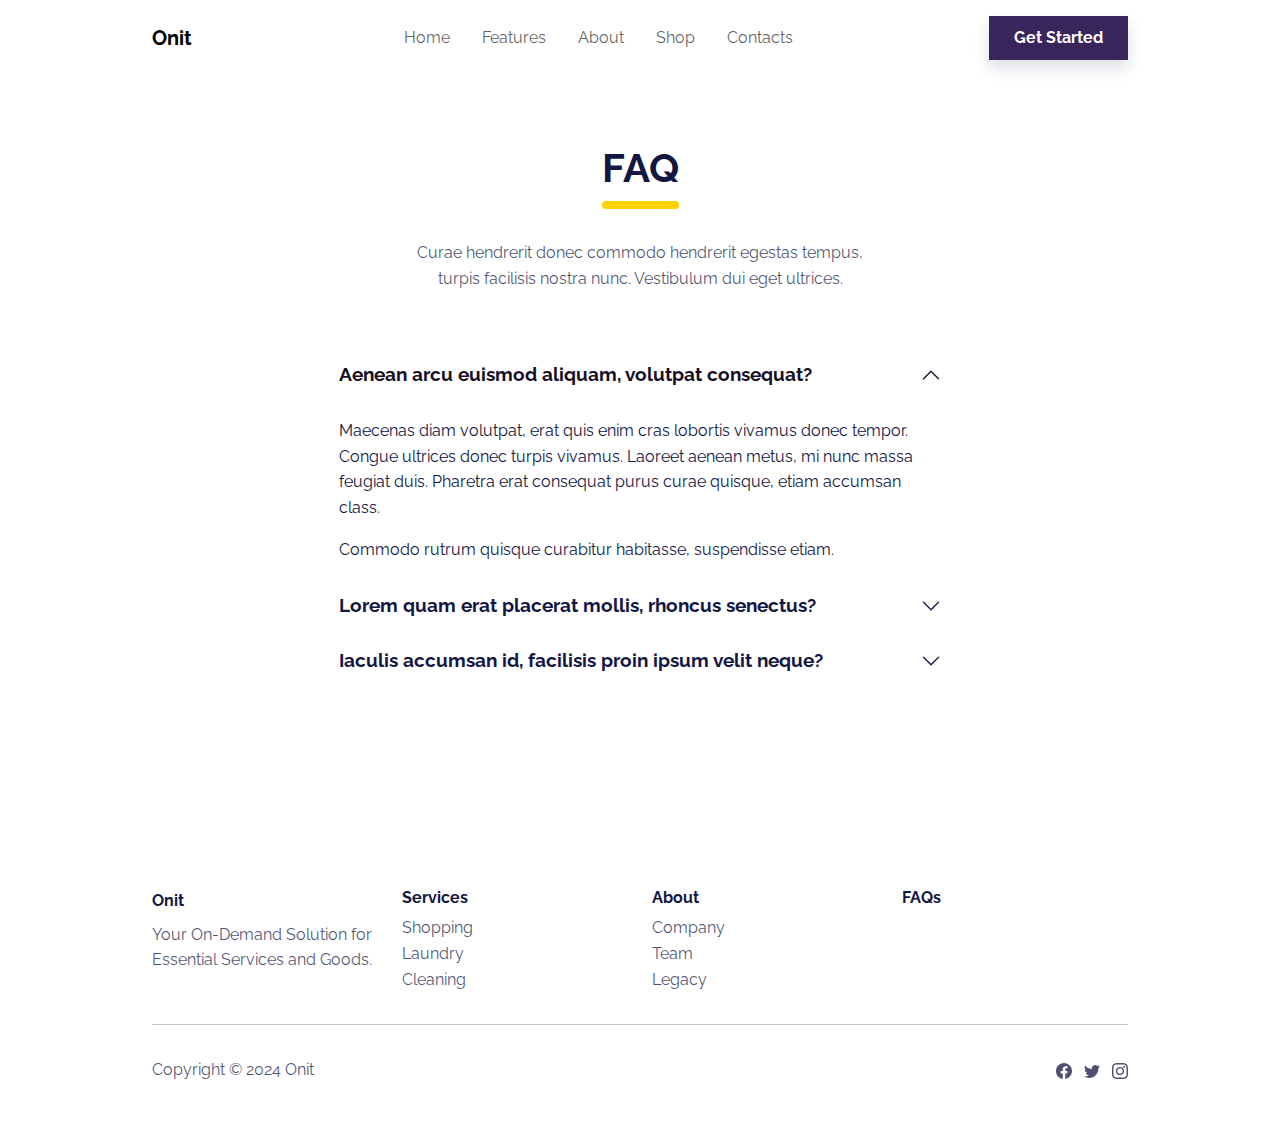
==== faq.html @ 5c060a4d "Initial commit" ====
<!DOCTYPE html>
<html data-bs-theme="light" lang="en">

<head>
    <meta charset="utf-8">
    <meta name="viewport" content="width=device-width, initial-scale=1.0, shrink-to-fit=no">
    <title>FAQ - Onit</title>
    <link rel="stylesheet" href="assets/bootstrap/css/bootstrap.min.css">
    <link rel="stylesheet" href="https://fonts.googleapis.com/css?family=Raleway:300italic,400italic,600italic,700italic,800italic,400,300,600,700,800&amp;display=swap">
    <link rel="stylesheet" href="assets/css/bs-theme-overrides.css">
</head>

<body>
    <nav class="navbar navbar-expand-md fixed-top navbar-shrink py-3 navbar-light" id="mainNav">
        <div class="container"><a class="navbar-brand d-flex align-items-center" href="/"><span>Onit</span></a><button data-bs-toggle="collapse" class="navbar-toggler" data-bs-target="#navcol-1"><span class="visually-hidden">Toggle navigation</span><span class="navbar-toggler-icon"></span></button>
            <div class="collapse navbar-collapse" id="navcol-1">
                <ul class="navbar-nav mx-auto">
                    <li class="nav-item"><a class="nav-link" href="index.html">Home</a></li>
                    <li class="nav-item"><a class="nav-link" href="features.html">Features</a></li>
                    <li class="nav-item"><a class="nav-link" href="integrations.html">About</a></li>
                    <li class="nav-item"><a class="nav-link" href="pricing.html">Shop</a></li>
                    <li class="nav-item"><a class="nav-link" href="contacts.html">Contacts</a></li>
                </ul><a class="btn btn-primary shadow" role="button" href="signup.html">Get Started</a>
            </div>
        </div>
    </nav>
    <section class="py-5 my-5">
        <div class="container py-5">
            <div class="row mb-2">
                <div class="col-md-8 col-xl-6 text-center mx-auto">
                    <h2 class="display-6 fw-bold mb-5"><span class="pb-3 underline">FAQ<br></span></h2>
                    <p class="text-muted mb-5">Curae hendrerit donec commodo hendrerit egestas tempus, turpis facilisis nostra nunc. Vestibulum dui eget ultrices.</p>
                </div>
            </div>
            <div class="row mb-2">
                <div class="col-md-8 mx-auto">
                    <div class="accordion text-muted" role="tablist" id="accordion-1">
                        <div class="accordion-item">
                            <h2 class="accordion-header" role="tab"><button class="accordion-button" type="button" data-bs-toggle="collapse" data-bs-target="#accordion-1 .item-1" aria-expanded="true" aria-controls="accordion-1 .item-1">Aenean arcu euismod aliquam, volutpat consequat?</button></h2>
                            <div class="accordion-collapse collapse show item-1" role="tabpanel" data-bs-parent="#accordion-1">
                                <div class="accordion-body">
                                    <p>Maecenas diam volutpat, erat quis enim cras lobortis vivamus donec tempor. Congue ultrices donec turpis vivamus. Laoreet aenean metus, mi nunc massa feugiat duis. Pharetra erat consequat purus curae quisque, etiam accumsan class.</p>
                                    <p class="mb-0">Commodo rutrum quisque curabitur habitasse, suspendisse etiam.</p>
                                </div>
                            </div>
                        </div>
                        <div class="accordion-item">
                            <h2 class="accordion-header" role="tab"><button class="accordion-button collapsed" type="button" data-bs-toggle="collapse" data-bs-target="#accordion-1 .item-2" aria-expanded="false" aria-controls="accordion-1 .item-2">Lorem quam erat placerat mollis, rhoncus senectus?</button></h2>
                            <div class="accordion-collapse collapse item-2" role="tabpanel" data-bs-parent="#accordion-1">
                                <div class="accordion-body">
                                    <p class="mb-0">Nullam id dolor id nibh ultricies vehicula ut id elit. Cras justo odio, dapibus ac facilisis in, egestas eget quam. Donec id elit non mi porta gravida at eget metus.</p>
                                </div>
                            </div>
                        </div>
                        <div class="accordion-item">
                            <h2 class="accordion-header" role="tab"><button class="accordion-button collapsed" type="button" data-bs-toggle="collapse" data-bs-target="#accordion-1 .item-3" aria-expanded="false" aria-controls="accordion-1 .item-3">Iaculis accumsan id, facilisis proin ipsum velit neque?</button></h2>
                            <div class="accordion-collapse collapse item-3" role="tabpanel" data-bs-parent="#accordion-1">
                                <div class="accordion-body">
                                    <p class="mb-0">Nullam id dolor id nibh ultricies vehicula ut id elit. Cras justo odio, dapibus ac facilisis in, egestas eget quam. Donec id elit non mi porta gravida at eget metus.</p>
                                </div>
                            </div>
                        </div>
                    </div>
                </div>
            </div>
        </div>
    </section>
    <footer>
        <div class="container py-4 py-lg-5">
            <div class="row row-cols-2 row-cols-md-4">
                <div class="col-12 col-md-3">
                    <div class="fw-bold d-flex align-items-center mb-2"><span>Onit</span></div>
                    <p class="text-muted">Your On-Demand Solution for Essential Services and Goods.</p>
                </div>
                <div class="col-sm-4 col-md-3 text-lg-start d-flex flex-column">
                    <h3 class="fs-6 fw-bold">Services</h3>
                    <ul class="list-unstyled">
                        <li><a href="#">Shopping</a></li>
                        <li><a href="#">Laundry</a></li>
                        <li><a href="#">Cleaning</a></li>
                    </ul>
                </div>
                <div class="col-sm-4 col-md-3 text-lg-start d-flex flex-column">
                    <h3 class="fs-6 fw-bold">About</h3>
                    <ul class="list-unstyled">
                        <li><a href="#">Company</a></li>
                        <li><a href="#">Team</a></li>
                        <li><a href="#">Legacy</a></li>
                    </ul>
                </div>
                <div class="col-sm-4 col-md-3 text-lg-start d-flex flex-column">
                    <h3 class="fs-6 fw-bold">FAQs</h3>
                    <ul class="list-unstyled">
                        <li></li>
                        <li></li>
                    </ul>
                </div>
            </div>
            <hr>
            <div class="text-muted d-flex justify-content-between align-items-center pt-3">
                <p class="mb-0">Copyright © 2024 Onit</p>
                <ul class="list-inline mb-0">
                    <li class="list-inline-item"><svg xmlns="http://www.w3.org/2000/svg" width="1em" height="1em" fill="currentColor" viewBox="0 0 16 16" class="bi bi-facebook">
                            <path d="M16 8.049c0-4.446-3.582-8.05-8-8.05C3.58 0-.002 3.603-.002 8.05c0 4.017 2.926 7.347 6.75 7.951v-5.625h-2.03V8.05H6.75V6.275c0-2.017 1.195-3.131 3.022-3.131.876 0 1.791.157 1.791.157v1.98h-1.009c-.993 0-1.303.621-1.303 1.258v1.51h2.218l-.354 2.326H9.25V16c3.824-.604 6.75-3.934 6.75-7.951"></path>
                        </svg></li>
                    <li class="list-inline-item"><svg xmlns="http://www.w3.org/2000/svg" width="1em" height="1em" fill="currentColor" viewBox="0 0 16 16" class="bi bi-twitter">
                            <path d="M5.026 15c6.038 0 9.341-5.003 9.341-9.334 0-.14 0-.282-.006-.422A6.685 6.685 0 0 0 16 3.542a6.658 6.658 0 0 1-1.889.518 3.301 3.301 0 0 0 1.447-1.817 6.533 6.533 0 0 1-2.087.793A3.286 3.286 0 0 0 7.875 6.03a9.325 9.325 0 0 1-6.767-3.429 3.289 3.289 0 0 0 1.018 4.382A3.323 3.323 0 0 1 .64 6.575v.045a3.288 3.288 0 0 0 2.632 3.218 3.203 3.203 0 0 1-.865.115 3.23 3.23 0 0 1-.614-.057 3.283 3.283 0 0 0 3.067 2.277A6.588 6.588 0 0 1 .78 13.58a6.32 6.32 0 0 1-.78-.045A9.344 9.344 0 0 0 5.026 15"></path>
                        </svg></li>
                    <li class="list-inline-item"><svg xmlns="http://www.w3.org/2000/svg" width="1em" height="1em" fill="currentColor" viewBox="0 0 16 16" class="bi bi-instagram">
                            <path d="M8 0C5.829 0 5.556.01 4.703.048 3.85.088 3.269.222 2.76.42a3.917 3.917 0 0 0-1.417.923A3.927 3.927 0 0 0 .42 2.76C.222 3.268.087 3.85.048 4.7.01 5.555 0 5.827 0 8.001c0 2.172.01 2.444.048 3.297.04.852.174 1.433.372 1.942.205.526.478.972.923 1.417.444.445.89.719 1.416.923.51.198 1.09.333 1.942.372C5.555 15.99 5.827 16 8 16s2.444-.01 3.298-.048c.851-.04 1.434-.174 1.943-.372a3.916 3.916 0 0 0 1.416-.923c.445-.445.718-.891.923-1.417.197-.509.332-1.09.372-1.942C15.99 10.445 16 10.173 16 8s-.01-2.445-.048-3.299c-.04-.851-.175-1.433-.372-1.941a3.926 3.926 0 0 0-.923-1.417A3.911 3.911 0 0 0 13.24.42c-.51-.198-1.092-.333-1.943-.372C10.443.01 10.172 0 7.998 0h.003zm-.717 1.442h.718c2.136 0 2.389.007 3.232.046.78.035 1.204.166 1.486.275.373.145.64.319.92.599.28.28.453.546.598.92.11.281.24.705.275 1.485.039.843.047 1.096.047 3.231s-.008 2.389-.047 3.232c-.035.78-.166 1.203-.275 1.485a2.47 2.47 0 0 1-.599.919c-.28.28-.546.453-.92.598-.28.11-.704.24-1.485.276-.843.038-1.096.047-3.232.047s-2.39-.009-3.233-.047c-.78-.036-1.203-.166-1.485-.276a2.478 2.478 0 0 1-.92-.598 2.48 2.48 0 0 1-.6-.92c-.109-.281-.24-.705-.275-1.485-.038-.843-.046-1.096-.046-3.233 0-2.136.008-2.388.046-3.231.036-.78.166-1.204.276-1.486.145-.373.319-.64.599-.92.28-.28.546-.453.92-.598.282-.11.705-.24 1.485-.276.738-.034 1.024-.044 2.515-.045v.002zm4.988 1.328a.96.96 0 1 0 0 1.92.96.96 0 0 0 0-1.92zm-4.27 1.122a4.109 4.109 0 1 0 0 8.217 4.109 4.109 0 0 0 0-8.217zm0 1.441a2.667 2.667 0 1 1 0 5.334 2.667 2.667 0 0 1 0-5.334"></path>
                        </svg></li>
                </ul>
            </div>
        </div>
    </footer>
    <script src="assets/bootstrap/js/bootstrap.min.js"></script>
    <script src="assets/js/startup-modern.js"></script>
</body>

</html>
---- assets/css/bs-theme-overrides.css ----
:root, [data-bs-theme=light] {
  --bs-primary: #39245b;
  --bs-primary-rgb: 57,36,91;
  --bs-primary-text-emphasis: #170E24;
  --bs-primary-bg-subtle: #D7D3DE;
  --bs-primary-border-subtle: #B0A7BD;
}

.btn-primary {
  --bs-btn-color: #fff;
  --bs-btn-bg: #39245b;
  --bs-btn-border-color: #39245b;
  --bs-btn-hover-color: #fff;
  --bs-btn-hover-bg: #301F4D;
  --bs-btn-hover-border-color: #2E1D49;
  --bs-btn-focus-shadow-rgb: 225,222,230;
  --bs-btn-active-color: #fff;
  --bs-btn-active-bg: #2E1D49;
  --bs-btn-active-border-color: #2B1B44;
  --bs-btn-disabled-color: #fff;
  --bs-btn-disabled-bg: #39245b;
  --bs-btn-disabled-border-color: #39245b;
}

.btn-outline-primary {
  --bs-btn-color: #39245b;
  --bs-btn-border-color: #39245b;
  --bs-btn-focus-shadow-rgb: 57,36,91;
  --bs-btn-hover-color: #fff;
  --bs-btn-hover-bg: #39245b;
  --bs-btn-hover-border-color: #39245b;
  --bs-btn-active-color: #fff;
  --bs-btn-active-bg: #39245b;
  --bs-btn-active-border-color: #39245b;
  --bs-btn-disabled-color: #39245b;
  --bs-btn-disabled-bg: transparent;
  --bs-btn-disabled-border-color: #39245b;
}
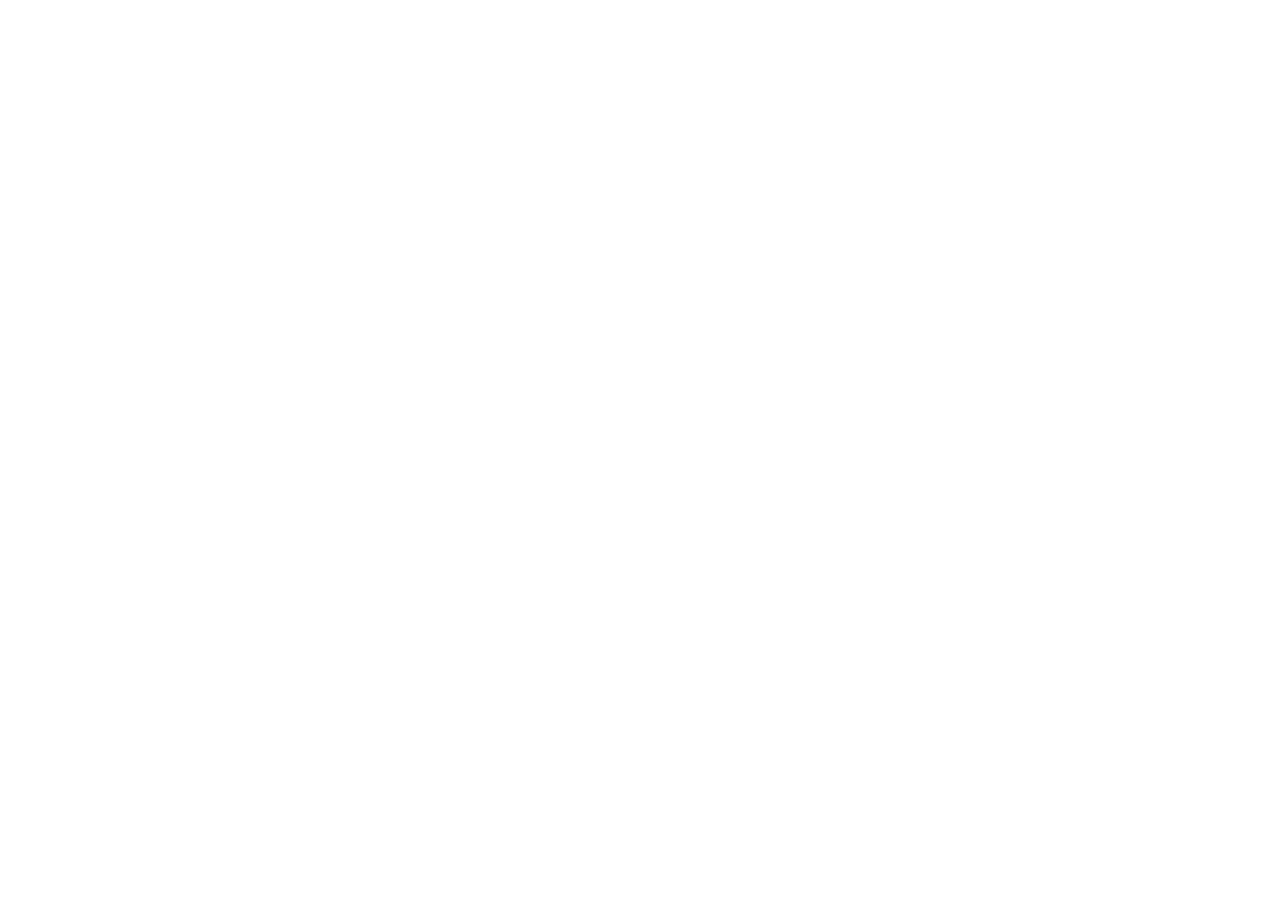
==== commit ddd6f398: "Commented out pages" ====
--- a/faq.html
+++ b/faq.html
@@ -1,4 +1,4 @@
-<!DOCTYPE html>
+<!-- <!DOCTYPE html>
 <html data-bs-theme="light" lang="en">
 
 <head>
@@ -117,4 +117,4 @@
     <script src="assets/js/startup-modern.js"></script>
 </body>
 
-</html>+</html> -->